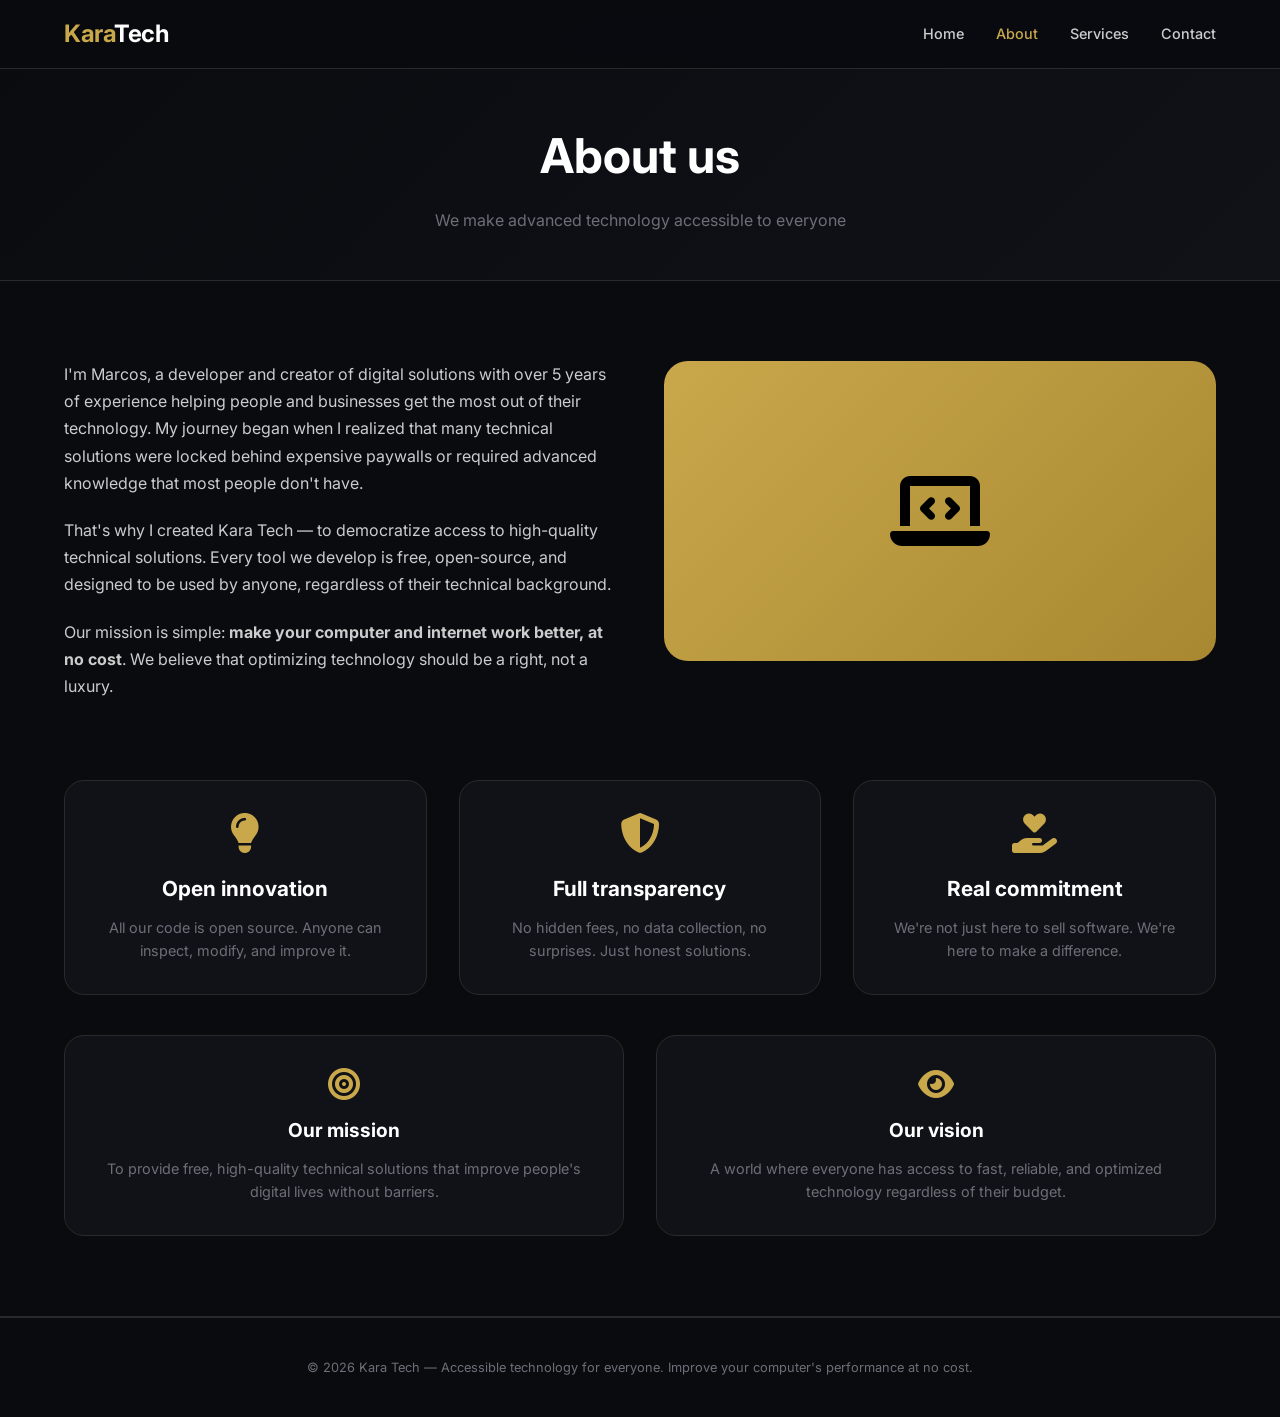
==== about.html @ fa3266b2 "Create about.html" ====
<!DOCTYPE html>
<html lang="en">
<head>
<meta charset="UTF-8">
<meta name="viewport" content="width=device-width, initial-scale=1.0">
<title>Kara Tech — About Us</title>
<link href="https://fonts.googleapis.com/css2?family=Inter:opsz,wght@14..32,300;14..32,400;14..32,600;14..32,700&display=swap" rel="stylesheet">
<link rel="stylesheet" href="https://cdnjs.cloudflare.com/ajax/libs/font-awesome/6.5.1/css/all.min.css">
<style>
*{margin:0;padding:0;box-sizing:border-box;}
body{font-family:'Inter',sans-serif;background:#0a0b0f;color:#e0e0e0;line-height:1.5;}
.container{max-width:1200px;margin:0 auto;padding:0 24px;}
.header{position:fixed;top:0;left:0;right:0;background:rgba(10,11,15,0.95);backdrop-filter:blur(10px);border-bottom:1px solid #2a2a2a;z-index:1000;padding:16px 0;}
.header .container{display:flex;justify-content:space-between;align-items:center;flex-wrap:wrap;gap:16px;}
.logo{font-size:1.5rem;font-weight:700;color:#c9a84c;text-decoration:none;letter-spacing:-0.5px;}
.logo span{color:#fff;}
.nav{display:flex;gap:32px;flex-wrap:wrap;}
.nav a{color:#ccc;text-decoration:none;font-size:0.9rem;font-weight:500;transition:color 0.2s;}
.nav a:hover,.nav a.active{color:#c9a84c;}
.btn{display:inline-block;padding:12px 28px;border-radius:40px;font-weight:600;text-decoration:none;transition:all 0.2s;border:none;font-family:inherit;font-size:0.9rem;}
.btn-primary{background:#c9a84c;color:#000;}
.btn-primary:hover{background:#a88830;transform:translateY(-2px);}
.page-header{padding:120px 0 48px;text-align:center;background:linear-gradient(135deg,#0a0b0f 0%,#111218 100%);border-bottom:1px solid #2a2a2a;}
.page-header h1{font-size:3rem;color:#fff;margin-bottom:16px;}
.page-header p{color:#6c6f78;max-width:700px;margin:0 auto;}
.section{padding:80px 0;border-bottom:1px solid #2a2a2a;}
.section-title{font-size:1.8rem;font-weight:700;margin-bottom:48px;color:#fff;text-align:center;}
.about-content{display:grid;grid-template-columns:1fr 1fr;gap:48px;margin-bottom:60px;}
.about-text p{margin-bottom:20px;color:#ccc;line-height:1.7;}
.about-image{background:linear-gradient(135deg,#c9a84c,#a88830);border-radius:24px;height:300px;display:flex;align-items:center;justify-content:center;font-size:5rem;color:#000;}
.values-grid{display:grid;grid-template-columns:repeat(auto-fit,minmax(280px,1fr));gap:32px;margin-top:40px;}
.value-card{background:#111218;border:1px solid #2a2a2a;border-radius:20px;padding:32px 24px;text-align:center;}
.value-card i{font-size:2.5rem;color:#c9a84c;margin-bottom:20px;}
.value-card h3{font-size:1.3rem;margin-bottom:12px;color:#fff;}
.value-card p{color:#6c6f78;font-size:0.9rem;line-height:1.6;}
.mission-vision{display:grid;grid-template-columns:1fr 1fr;gap:32px;margin-top:40px;}
.mv-card{background:#111218;border:1px solid #2a2a2a;border-radius:20px;padding:32px;text-align:center;}
.mv-card i{font-size:2rem;color:#c9a84c;margin-bottom:16px;}
.mv-card h3{font-size:1.2rem;margin-bottom:12px;color:#fff;}
.mv-card p{color:#6c6f78;font-size:0.9rem;line-height:1.6;}
.footer{padding:40px 0;text-align:center;border-top:1px solid #2a2a2a;color:#6c6f78;font-size:0.8rem;}
@media(max-width:768px){.about-content{grid-template-columns:1fr;}.page-header h1{font-size:2rem;}.section-title{font-size:1.5rem;}}
</style>
</head>
<body>

<header class="header">
  <div class="container">
    <a href="index.html" class="logo">Kara<span>Tech</span></a>
    <nav class="nav">
      <a href="index.html">Home</a>
      <a href="about.html" class="active">About</a>
      <a href="services.html">Services</a>
      <a href="contact.html">Contact</a>
    </nav>
  </div>
</header>

<main>
  <section class="page-header">
    <div class="container">
      <h1>About us</h1>
      <p>We make advanced technology accessible to everyone</p>
    </div>
  </section>

  <section class="section">
    <div class="container">
      <div class="about-content">
        <div class="about-text">
          <p>I'm Marcos, a developer and creator of digital solutions with over 5 years of experience helping people and businesses get the most out of their technology. My journey began when I realized that many technical solutions were locked behind expensive paywalls or required advanced knowledge that most people don't have.</p>
          <p>That's why I created Kara Tech — to democratize access to high-quality technical solutions. Every tool we develop is free, open-source, and designed to be used by anyone, regardless of their technical background.</p>
          <p>Our mission is simple: <strong>make your computer and internet work better, at no cost</strong>. We believe that optimizing technology should be a right, not a luxury.</p>
        </div>
        <div class="about-image">
          <i class="fas fa-laptop-code"></i>
        </div>
      </div>

      <div class="values-grid">
        <div class="value-card">
          <i class="fas fa-lightbulb"></i>
          <h3>Open innovation</h3>
          <p>All our code is open source. Anyone can inspect, modify, and improve it.</p>
        </div>
        <div class="value-card">
          <i class="fas fa-shield-alt"></i>
          <h3>Full transparency</h3>
          <p>No hidden fees, no data collection, no surprises. Just honest solutions.</p>
        </div>
        <div class="value-card">
          <i class="fas fa-hand-holding-heart"></i>
          <h3>Real commitment</h3>
          <p>We're not just here to sell software. We're here to make a difference.</p>
        </div>
      </div>

      <div class="mission-vision">
        <div class="mv-card">
          <i class="fas fa-bullseye"></i>
          <h3>Our mission</h3>
          <p>To provide free, high-quality technical solutions that improve people's digital lives without barriers.</p>
        </div>
        <div class="mv-card">
          <i class="fas fa-eye"></i>
          <h3>Our vision</h3>
          <p>A world where everyone has access to fast, reliable, and optimized technology regardless of their budget.</p>
        </div>
      </div>
    </div>
  </section>
</main>

<footer class="footer">
  <div class="container">
    <p>© 2026 Kara Tech — Accessible technology for everyone. Improve your computer's performance at no cost.</p>
  </div>
</footer>
</body>
</html>
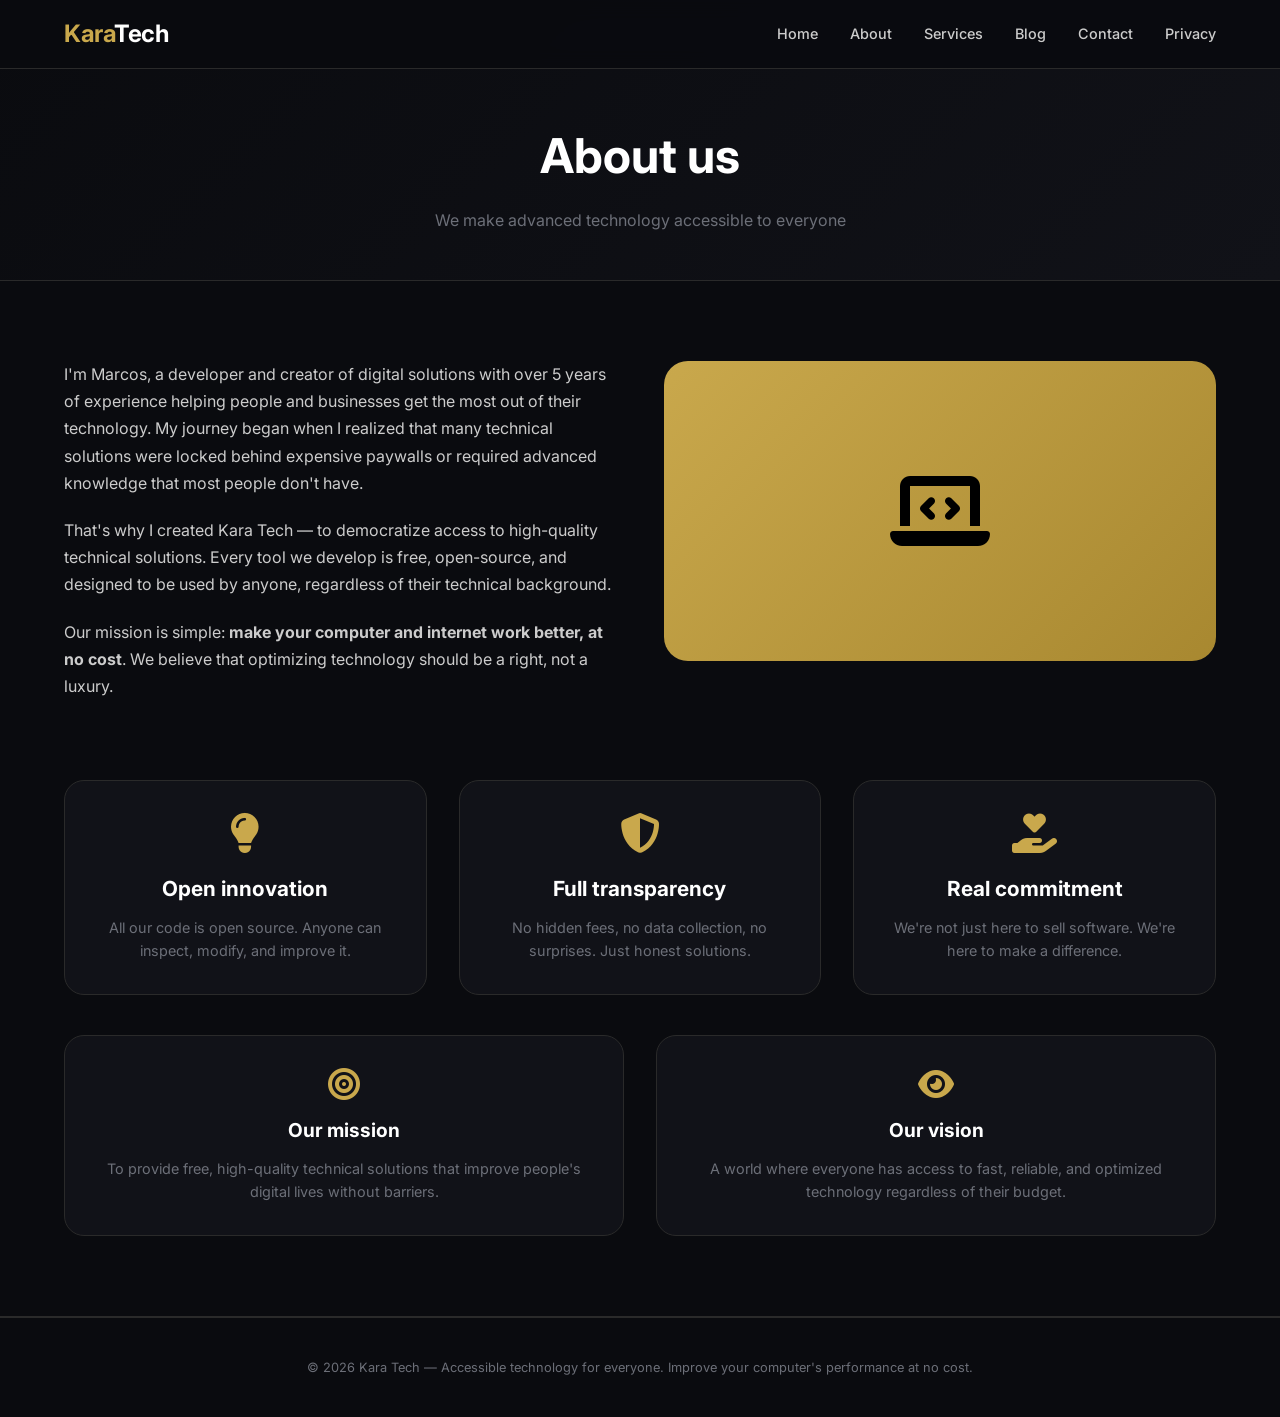
==== commit 6ad669b4: "Update about.html" ====
--- a/about.html
+++ b/about.html
@@ -48,11 +48,13 @@
   <div class="container">
     <a href="index.html" class="logo">Kara<span>Tech</span></a>
     <nav class="nav">
-      <a href="index.html">Home</a>
-      <a href="about.html" class="active">About</a>
-      <a href="services.html">Services</a>
-      <a href="contact.html">Contact</a>
-    </nav>
+  <a href="index.html">Home</a>
+  <a href="about.html">About</a>
+  <a href="services.html">Services</a>
+  <a href="blog.html">Blog</a>
+  <a href="contact.html">Contact</a>
+  <a href="privacy.html">Privacy</a>
+</nav>
   </div>
 </header>
 
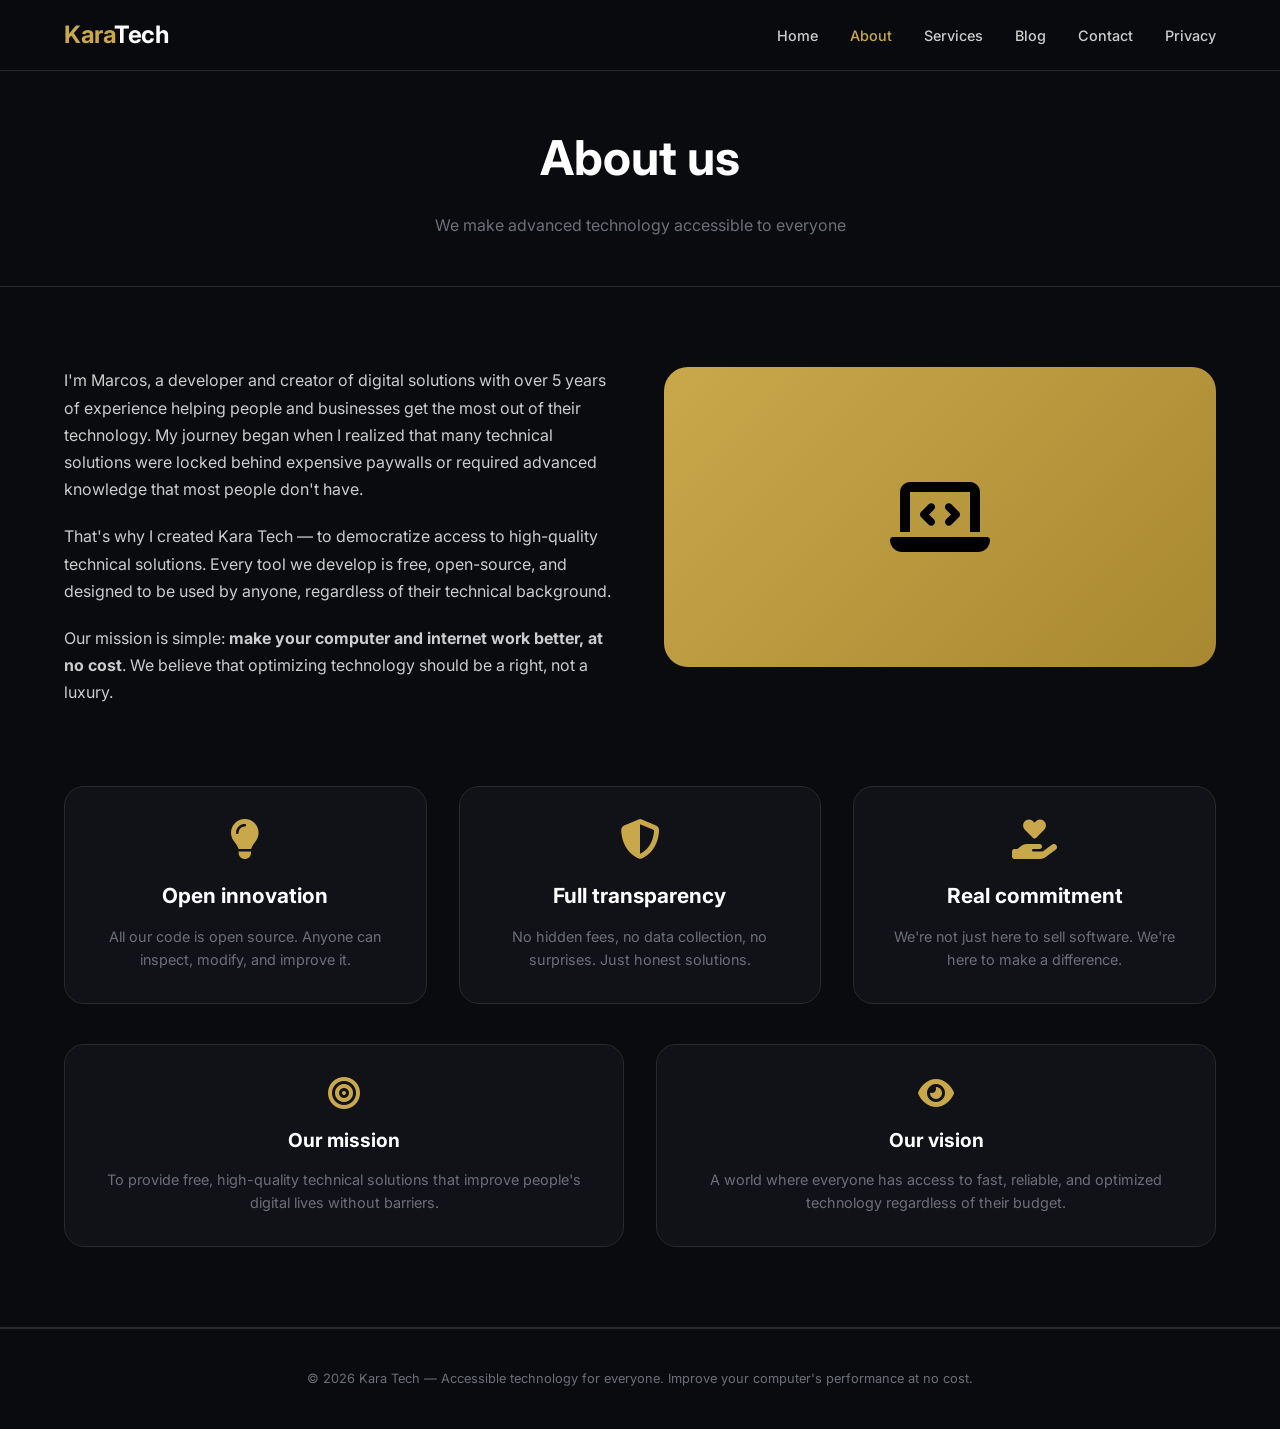
==== commit a5ce53db: "Update about.html" ====
--- a/about.html
+++ b/about.html
@@ -3,12 +3,14 @@
 <head>
 <meta charset="UTF-8">
 <meta name="viewport" content="width=device-width, initial-scale=1.0">
-<title>Kara Tech — About Us</title>
+<title>Kara Tech — About Us | Free Tech Solutions</title>
+<meta name="description" content="Learn about Kara Tech, our mission to make technology accessible to everyone, and our commitment to free, open-source optimization solutions.">
+<link rel="icon" type="image/svg+xml" href="data:image/svg+xml,%3Csvg xmlns='http://www.w3.org/2000/svg' viewBox='0 0 100 100'%3E%3Crect width='100' height='100' fill='%23c9a84c' rx='20'/%3E%3Ctext x='50' y='68' font-size='50' text-anchor='middle' fill='%230a0b0f' font-family='Arial, sans-serif' font-weight='bold'%3EK%3C/text%3E%3C/svg%3E">
 <link href="https://fonts.googleapis.com/css2?family=Inter:opsz,wght@14..32,300;14..32,400;14..32,600;14..32,700&display=swap" rel="stylesheet">
 <link rel="stylesheet" href="https://cdnjs.cloudflare.com/ajax/libs/font-awesome/6.5.1/css/all.min.css">
 <style>
 *{margin:0;padding:0;box-sizing:border-box;}
-body{font-family:'Inter',sans-serif;background:#0a0b0f;color:#e0e0e0;line-height:1.5;}
+body{font-family:'Inter',sans-serif;background:#0a0b0f;color:#e0e0e0;line-height:1.6;}
 .container{max-width:1200px;margin:0 auto;padding:0 24px;}
 .header{position:fixed;top:0;left:0;right:0;background:rgba(10,11,15,0.95);backdrop-filter:blur(10px);border-bottom:1px solid #2a2a2a;z-index:1000;padding:16px 0;}
 .header .container{display:flex;justify-content:space-between;align-items:center;flex-wrap:wrap;gap:16px;}
@@ -17,10 +19,10 @@
 .nav{display:flex;gap:32px;flex-wrap:wrap;}
 .nav a{color:#ccc;text-decoration:none;font-size:0.9rem;font-weight:500;transition:color 0.2s;}
 .nav a:hover,.nav a.active{color:#c9a84c;}
-.btn{display:inline-block;padding:12px 28px;border-radius:40px;font-weight:600;text-decoration:none;transition:all 0.2s;border:none;font-family:inherit;font-size:0.9rem;}
+.btn{display:inline-block;padding:12px 28px;border-radius:40px;font-weight:600;text-decoration:none;transition:all 0.2s;border:none;font-family:inherit;font-size:0.9rem;cursor:pointer;}
 .btn-primary{background:#c9a84c;color:#000;}
 .btn-primary:hover{background:#a88830;transform:translateY(-2px);}
-.page-header{padding:120px 0 48px;text-align:center;background:linear-gradient(135deg,#0a0b0f 0%,#111218 100%);border-bottom:1px solid #2a2a2a;}
+.page-header{padding:120px 0 48px;text-align:center;border-bottom:1px solid #2a2a2a;}
 .page-header h1{font-size:3rem;color:#fff;margin-bottom:16px;}
 .page-header p{color:#6c6f78;max-width:700px;margin:0 auto;}
 .section{padding:80px 0;border-bottom:1px solid #2a2a2a;}
@@ -39,7 +41,7 @@
 .mv-card h3{font-size:1.2rem;margin-bottom:12px;color:#fff;}
 .mv-card p{color:#6c6f78;font-size:0.9rem;line-height:1.6;}
 .footer{padding:40px 0;text-align:center;border-top:1px solid #2a2a2a;color:#6c6f78;font-size:0.8rem;}
-@media(max-width:768px){.about-content{grid-template-columns:1fr;}.page-header h1{font-size:2rem;}.section-title{font-size:1.5rem;}}
+@media(max-width:768px){.about-content{grid-template-columns:1fr;}.page-header h1{font-size:2rem;}.nav{gap:16px;flex-wrap:wrap;justify-content:center;}}
 </style>
 </head>
 <body>
@@ -48,13 +50,13 @@
   <div class="container">
     <a href="index.html" class="logo">Kara<span>Tech</span></a>
     <nav class="nav">
-  <a href="index.html">Home</a>
-  <a href="about.html">About</a>
-  <a href="services.html">Services</a>
-  <a href="blog.html">Blog</a>
-  <a href="contact.html">Contact</a>
-  <a href="privacy.html">Privacy</a>
-</nav>
+      <a href="index.html">Home</a>
+      <a href="about.html" class="active">About</a>
+      <a href="services.html">Services</a>
+      <a href="blog.html">Blog</a>
+      <a href="contact.html">Contact</a>
+      <a href="privacy.html">Privacy</a>
+    </nav>
   </div>
 </header>
 
@@ -74,49 +76,23 @@
           <p>That's why I created Kara Tech — to democratize access to high-quality technical solutions. Every tool we develop is free, open-source, and designed to be used by anyone, regardless of their technical background.</p>
           <p>Our mission is simple: <strong>make your computer and internet work better, at no cost</strong>. We believe that optimizing technology should be a right, not a luxury.</p>
         </div>
-        <div class="about-image">
-          <i class="fas fa-laptop-code"></i>
-        </div>
+        <div class="about-image"><i class="fas fa-laptop-code"></i></div>
       </div>
 
       <div class="values-grid">
-        <div class="value-card">
-          <i class="fas fa-lightbulb"></i>
-          <h3>Open innovation</h3>
-          <p>All our code is open source. Anyone can inspect, modify, and improve it.</p>
-        </div>
-        <div class="value-card">
-          <i class="fas fa-shield-alt"></i>
-          <h3>Full transparency</h3>
-          <p>No hidden fees, no data collection, no surprises. Just honest solutions.</p>
-        </div>
-        <div class="value-card">
-          <i class="fas fa-hand-holding-heart"></i>
-          <h3>Real commitment</h3>
-          <p>We're not just here to sell software. We're here to make a difference.</p>
-        </div>
+        <div class="value-card"><i class="fas fa-lightbulb"></i><h3>Open innovation</h3><p>All our code is open source. Anyone can inspect, modify, and improve it.</p></div>
+        <div class="value-card"><i class="fas fa-shield-alt"></i><h3>Full transparency</h3><p>No hidden fees, no data collection, no surprises. Just honest solutions.</p></div>
+        <div class="value-card"><i class="fas fa-hand-holding-heart"></i><h3>Real commitment</h3><p>We're not just here to sell software. We're here to make a difference.</p></div>
       </div>
 
       <div class="mission-vision">
-        <div class="mv-card">
-          <i class="fas fa-bullseye"></i>
-          <h3>Our mission</h3>
-          <p>To provide free, high-quality technical solutions that improve people's digital lives without barriers.</p>
-        </div>
-        <div class="mv-card">
-          <i class="fas fa-eye"></i>
-          <h3>Our vision</h3>
-          <p>A world where everyone has access to fast, reliable, and optimized technology regardless of their budget.</p>
-        </div>
+        <div class="mv-card"><i class="fas fa-bullseye"></i><h3>Our mission</h3><p>To provide free, high-quality technical solutions that improve people's digital lives without barriers.</p></div>
+        <div class="mv-card"><i class="fas fa-eye"></i><h3>Our vision</h3><p>A world where everyone has access to fast, reliable, and optimized technology regardless of their budget.</p></div>
       </div>
     </div>
   </section>
 </main>
 
-<footer class="footer">
-  <div class="container">
-    <p>© 2026 Kara Tech — Accessible technology for everyone. Improve your computer's performance at no cost.</p>
-  </div>
-</footer>
+<footer class="footer"><div class="container"><p>© 2026 Kara Tech — Accessible technology for everyone. Improve your computer's performance at no cost.</p></div></footer>
 </body>
 </html>
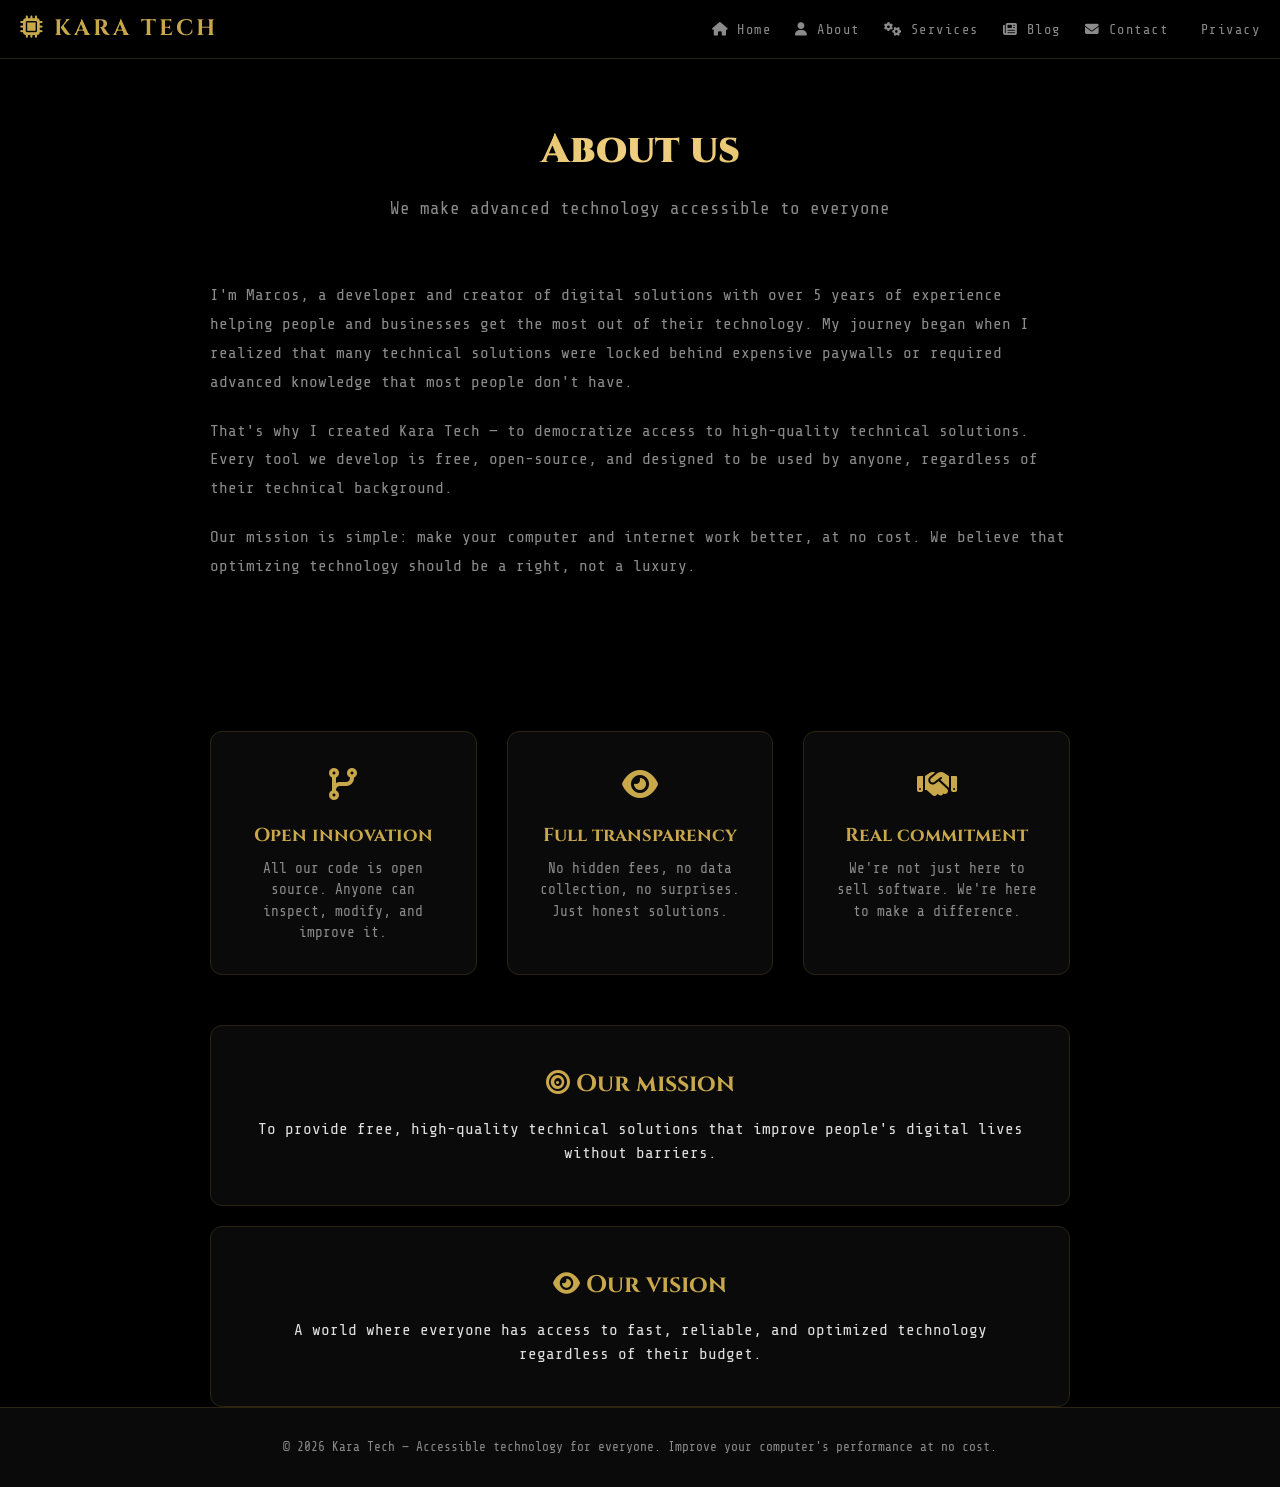
==== commit 5fa97d1b: "Actualizar about.html" ====
--- a/about.html
+++ b/about.html
@@ -1,98 +1,190 @@
 <!DOCTYPE html>
-<html lang="en">
+<html lang="es">
 <head>
-<meta charset="UTF-8">
-<meta name="viewport" content="width=device-width, initial-scale=1.0">
-<title>Kara Tech — About Us | Free Tech Solutions</title>
-<meta name="description" content="Learn about Kara Tech, our mission to make technology accessible to everyone, and our commitment to free, open-source optimization solutions.">
-<link rel="icon" type="image/svg+xml" href="data:image/svg+xml,%3Csvg xmlns='http://www.w3.org/2000/svg' viewBox='0 0 100 100'%3E%3Crect width='100' height='100' fill='%23c9a84c' rx='20'/%3E%3Ctext x='50' y='68' font-size='50' text-anchor='middle' fill='%230a0b0f' font-family='Arial, sans-serif' font-weight='bold'%3EK%3C/text%3E%3C/svg%3E">
-<link href="https://fonts.googleapis.com/css2?family=Inter:opsz,wght@14..32,300;14..32,400;14..32,600;14..32,700&display=swap" rel="stylesheet">
-<link rel="stylesheet" href="https://cdnjs.cloudflare.com/ajax/libs/font-awesome/6.5.1/css/all.min.css">
-<style>
-*{margin:0;padding:0;box-sizing:border-box;}
-body{font-family:'Inter',sans-serif;background:#0a0b0f;color:#e0e0e0;line-height:1.6;}
-.container{max-width:1200px;margin:0 auto;padding:0 24px;}
-.header{position:fixed;top:0;left:0;right:0;background:rgba(10,11,15,0.95);backdrop-filter:blur(10px);border-bottom:1px solid #2a2a2a;z-index:1000;padding:16px 0;}
-.header .container{display:flex;justify-content:space-between;align-items:center;flex-wrap:wrap;gap:16px;}
-.logo{font-size:1.5rem;font-weight:700;color:#c9a84c;text-decoration:none;letter-spacing:-0.5px;}
-.logo span{color:#fff;}
-.nav{display:flex;gap:32px;flex-wrap:wrap;}
-.nav a{color:#ccc;text-decoration:none;font-size:0.9rem;font-weight:500;transition:color 0.2s;}
-.nav a:hover,.nav a.active{color:#c9a84c;}
-.btn{display:inline-block;padding:12px 28px;border-radius:40px;font-weight:600;text-decoration:none;transition:all 0.2s;border:none;font-family:inherit;font-size:0.9rem;cursor:pointer;}
-.btn-primary{background:#c9a84c;color:#000;}
-.btn-primary:hover{background:#a88830;transform:translateY(-2px);}
-.page-header{padding:120px 0 48px;text-align:center;border-bottom:1px solid #2a2a2a;}
-.page-header h1{font-size:3rem;color:#fff;margin-bottom:16px;}
-.page-header p{color:#6c6f78;max-width:700px;margin:0 auto;}
-.section{padding:80px 0;border-bottom:1px solid #2a2a2a;}
-.section-title{font-size:1.8rem;font-weight:700;margin-bottom:48px;color:#fff;text-align:center;}
-.about-content{display:grid;grid-template-columns:1fr 1fr;gap:48px;margin-bottom:60px;}
-.about-text p{margin-bottom:20px;color:#ccc;line-height:1.7;}
-.about-image{background:linear-gradient(135deg,#c9a84c,#a88830);border-radius:24px;height:300px;display:flex;align-items:center;justify-content:center;font-size:5rem;color:#000;}
-.values-grid{display:grid;grid-template-columns:repeat(auto-fit,minmax(280px,1fr));gap:32px;margin-top:40px;}
-.value-card{background:#111218;border:1px solid #2a2a2a;border-radius:20px;padding:32px 24px;text-align:center;}
-.value-card i{font-size:2.5rem;color:#c9a84c;margin-bottom:20px;}
-.value-card h3{font-size:1.3rem;margin-bottom:12px;color:#fff;}
-.value-card p{color:#6c6f78;font-size:0.9rem;line-height:1.6;}
-.mission-vision{display:grid;grid-template-columns:1fr 1fr;gap:32px;margin-top:40px;}
-.mv-card{background:#111218;border:1px solid #2a2a2a;border-radius:20px;padding:32px;text-align:center;}
-.mv-card i{font-size:2rem;color:#c9a84c;margin-bottom:16px;}
-.mv-card h3{font-size:1.2rem;margin-bottom:12px;color:#fff;}
-.mv-card p{color:#6c6f78;font-size:0.9rem;line-height:1.6;}
-.footer{padding:40px 0;text-align:center;border-top:1px solid #2a2a2a;color:#6c6f78;font-size:0.8rem;}
-@media(max-width:768px){.about-content{grid-template-columns:1fr;}.page-header h1{font-size:2rem;}.nav{gap:16px;flex-wrap:wrap;justify-content:center;}}
-</style>
+    <meta charset="UTF-8">
+    <meta name="viewport" content="width=device-width, initial-scale=1.0">
+    <title>Kara Tech — About Us | Free Tech Solutions</title>
+    <meta name="description" content="We make advanced technology accessible to everyone. Open source, free tools for Windows and network optimization.">
+    <link rel="preconnect" href="https://fonts.googleapis.com">
+    <link rel="preconnect" href="https://fonts.gstatic.com" crossorigin>
+    <link href="https://fonts.googleapis.com/css2?family=Cinzel:wght@500;700;900&family=Share+Tech+Mono&display=swap" rel="stylesheet">
+    <link rel="stylesheet" href="https://cdnjs.cloudflare.com/ajax/libs/font-awesome/6.5.1/css/all.min.css">
+    <style>
+        :root {
+            --gold: #c9a84c;
+            --gold-bright: #f0d080;
+            --dark: #000;
+            --dark2: #0a0a0a;
+            --border: #2a2510;
+            --text: #e0e0e0;
+            --muted: #8b8b8b;
+        }
+        * { margin: 0; padding: 0; box-sizing: border-box; }
+        body {
+            font-family: 'Share Tech Mono', 'Courier New', monospace;
+            background: var(--dark);
+            color: var(--text);
+            line-height: 1.5;
+        }
+        .container { max-width: 900px; margin: 0 auto; padding: 0 20px; }
+        .gradient-text {
+            font-family: 'Cinzel', serif;
+            font-weight: 900;
+            background: linear-gradient(135deg, var(--gold), var(--gold-bright), var(--gold));
+            -webkit-background-clip: text;
+            -webkit-text-fill-color: transparent;
+            background-clip: text;
+        }
+        .nav {
+            position: fixed;
+            top: 0; left: 0; right: 0;
+            background: rgba(0,0,0,0.97);
+            border-bottom: 1px solid var(--border);
+            z-index: 1000;
+            padding: 12px 20px;
+            display: flex; align-items: center; justify-content: space-between;
+        }
+        .nav-logo {
+            font-family: 'Cinzel', serif;
+            font-weight:700; font-size:1.4rem;
+            color: var(--gold); text-decoration: none; letter-spacing: 3px;
+        }
+        .nav-links {
+            display: flex; gap: 24px; list-style: none;
+        }
+        .nav-links a {
+            color: var(--muted); text-decoration: none;
+            font-size:0.85rem; letter-spacing: 1.5px; transition: color 0.2s;
+        }
+        .nav-links a:hover { color: var(--gold); }
+        .page-header {
+            padding: 120px 0 60px;
+            text-align: center;
+        }
+        .page-header h1 {
+            font-size: 2.5rem;
+            margin-bottom: 15px;
+        }
+        .page-header p {
+            color: var(--muted);
+            max-width: 600px;
+            margin: 0 auto;
+            font-size: 1.1rem;
+        }
+        .content {
+            padding: 0 0 80px;
+        }
+        .content p {
+            color: var(--muted);
+            margin-bottom: 20px;
+            line-height: 1.8;
+            font-size: 1rem;
+        }
+        .principles {
+            display: grid;
+            grid-template-columns: repeat(auto-fit, minmax(200px, 1fr));
+            gap: 30px;
+            margin: 50px 0;
+        }
+        .principle {
+            background: var(--dark2);
+            border: 1px solid var(--border);
+            border-radius: 12px;
+            padding: 30px;
+            text-align: center;
+        }
+        .principle-icon {
+            font-size: 2rem;
+            color: var(--gold);
+            margin-bottom: 12px;
+        }
+        .principle h3 {
+            font-family: 'Cinzel', serif;
+            color: var(--gold);
+            margin-bottom: 8px;
+        }
+        .principle p {
+            color: var(--muted);
+            font-size: 0.9rem;
+        }
+        .mission-box {
+            background: var(--dark2);
+            border: 1px solid var(--border);
+            border-radius: 12px;
+            padding: 40px;
+            text-align: center;
+            margin-top: 40px;
+        }
+        .mission-box h2 {
+            font-family: 'Cinzel', serif;
+            color: var(--gold);
+            margin-bottom: 15px;
+        }
+        .footer {
+            background: var(--dark2);
+            border-top: 1px solid var(--border);
+            padding: 30px 0;
+            text-align: center;
+            color: var(--muted);
+            font-size: 0.8rem;
+        }
+        .footer a { color: var(--gold); text-decoration: none; }
+        @media (max-width: 768px) {
+            .page-header h1 { font-size: 2rem; }
+            .nav-links { display: none; }
+        }
+    </style>
 </head>
 <body>
-
-<header class="header">
-  <div class="container">
-    <a href="index.html" class="logo">Kara<span>Tech</span></a>
     <nav class="nav">
-      <a href="index.html">Home</a>
-      <a href="about.html" class="active">About</a>
-      <a href="services.html">Services</a>
-      <a href="blog.html">Blog</a>
-      <a href="contact.html">Contact</a>
-      <a href="privacy.html">Privacy</a>
+        <a href="/" class="nav-logo"><i class="fas fa-microchip"></i> KARA TECH</a>
+        <ul class="nav-links">
+            <li><a href="/"><i class="fas fa-home"></i> Home</a></li>
+            <li><a href="/about"><i class="fas fa-user"></i> About</a></li>
+            <li><a href="/services"><i class="fas fa-cogs"></i> Services</a></li>
+            <li><a href="/blog"><i class="fas fa-newspaper"></i> Blog</a></li>
+            <li><a href="/contact"><i class="fas fa-envelope"></i> Contact</a></li>
+            <li><a href="/privacy"><i class="fas fa-shield-haltered"></i> Privacy</a></li>
+        </ul>
     </nav>
-  </div>
-</header>
-
-<main>
-  <section class="page-header">
     <div class="container">
-      <h1>About us</h1>
-      <p>We make advanced technology accessible to everyone</p>
+        <div class="page-header">
+            <h1 class="gradient-text">About us</h1>
+            <p>We make advanced technology accessible to everyone</p>
+        </div>
+        <div class="content">
+            <p>I'm Marcos, a developer and creator of digital solutions with over 5 years of experience helping people and businesses get the most out of their technology. My journey began when I realized that many technical solutions were locked behind expensive paywalls or required advanced knowledge that most people don't have.</p>
+            <p>That's why I created Kara Tech — to democratize access to high-quality technical solutions. Every tool we develop is free, open-source, and designed to be used by anyone, regardless of their technical background.</p>
+            <p>Our mission is simple: make your computer and internet work better, at no cost. We believe that optimizing technology should be a right, not a luxury.</p>
+        </div>
+        <div class="principles">
+            <div class="principle">
+                <div class="principle-icon"><i class="fas fa-code-branch"></i></div>
+                <h3>Open innovation</h3>
+                <p>All our code is open source. Anyone can inspect, modify, and improve it.</p>
+            </div>
+            <div class="principle">
+                <div class="principle-icon"><i class="fas fa-eye"></i></div>
+                <h3>Full transparency</h3>
+                <p>No hidden fees, no data collection, no surprises. Just honest solutions.</p>
+            </div>
+            <div class="principle">
+                <div class="principle-icon"><i class="fas fa-handshake"></i></div>
+                <h3>Real commitment</h3>
+                <p>We're not just here to sell software. We're here to make a difference.</p>
+            </div>
+        </div>
+        <div class="mission-box">
+            <h2><i class="fas fa-bullseye"></i> Our mission</h2>
+            <p>To provide free, high-quality technical solutions that improve people's digital lives without barriers.</p>
+        </div>
+        <div class="mission-box" style="margin-top:20px;">
+            <h2><i class="fas fa-eye"></i> Our vision</h2>
+            <p>A world where everyone has access to fast, reliable, and optimized technology regardless of their budget.</p>
+        </div>
     </div>
-  </section>
-
-  <section class="section">
-    <div class="container">
-      <div class="about-content">
-        <div class="about-text">
-          <p>I'm Marcos, a developer and creator of digital solutions with over 5 years of experience helping people and businesses get the most out of their technology. My journey began when I realized that many technical solutions were locked behind expensive paywalls or required advanced knowledge that most people don't have.</p>
-          <p>That's why I created Kara Tech — to democratize access to high-quality technical solutions. Every tool we develop is free, open-source, and designed to be used by anyone, regardless of their technical background.</p>
-          <p>Our mission is simple: <strong>make your computer and internet work better, at no cost</strong>. We believe that optimizing technology should be a right, not a luxury.</p>
-        </div>
-        <div class="about-image"><i class="fas fa-laptop-code"></i></div>
-      </div>
-
-      <div class="values-grid">
-        <div class="value-card"><i class="fas fa-lightbulb"></i><h3>Open innovation</h3><p>All our code is open source. Anyone can inspect, modify, and improve it.</p></div>
-        <div class="value-card"><i class="fas fa-shield-alt"></i><h3>Full transparency</h3><p>No hidden fees, no data collection, no surprises. Just honest solutions.</p></div>
-        <div class="value-card"><i class="fas fa-hand-holding-heart"></i><h3>Real commitment</h3><p>We're not just here to sell software. We're here to make a difference.</p></div>
-      </div>
-
-      <div class="mission-vision">
-        <div class="mv-card"><i class="fas fa-bullseye"></i><h3>Our mission</h3><p>To provide free, high-quality technical solutions that improve people's digital lives without barriers.</p></div>
-        <div class="mv-card"><i class="fas fa-eye"></i><h3>Our vision</h3><p>A world where everyone has access to fast, reliable, and optimized technology regardless of their budget.</p></div>
-      </div>
-    </div>
-  </section>
-</main>
-
-<footer class="footer"><div class="container"><p>© 2026 Kara Tech — Accessible technology for everyone. Improve your computer's performance at no cost.</p></div></footer>
+    <footer class="footer">
+        <p>© 2026 Kara Tech — Accessible technology for everyone. Improve your computer's performance at no cost.</p>
+    </footer>
 </body>
-</html>
+</html>
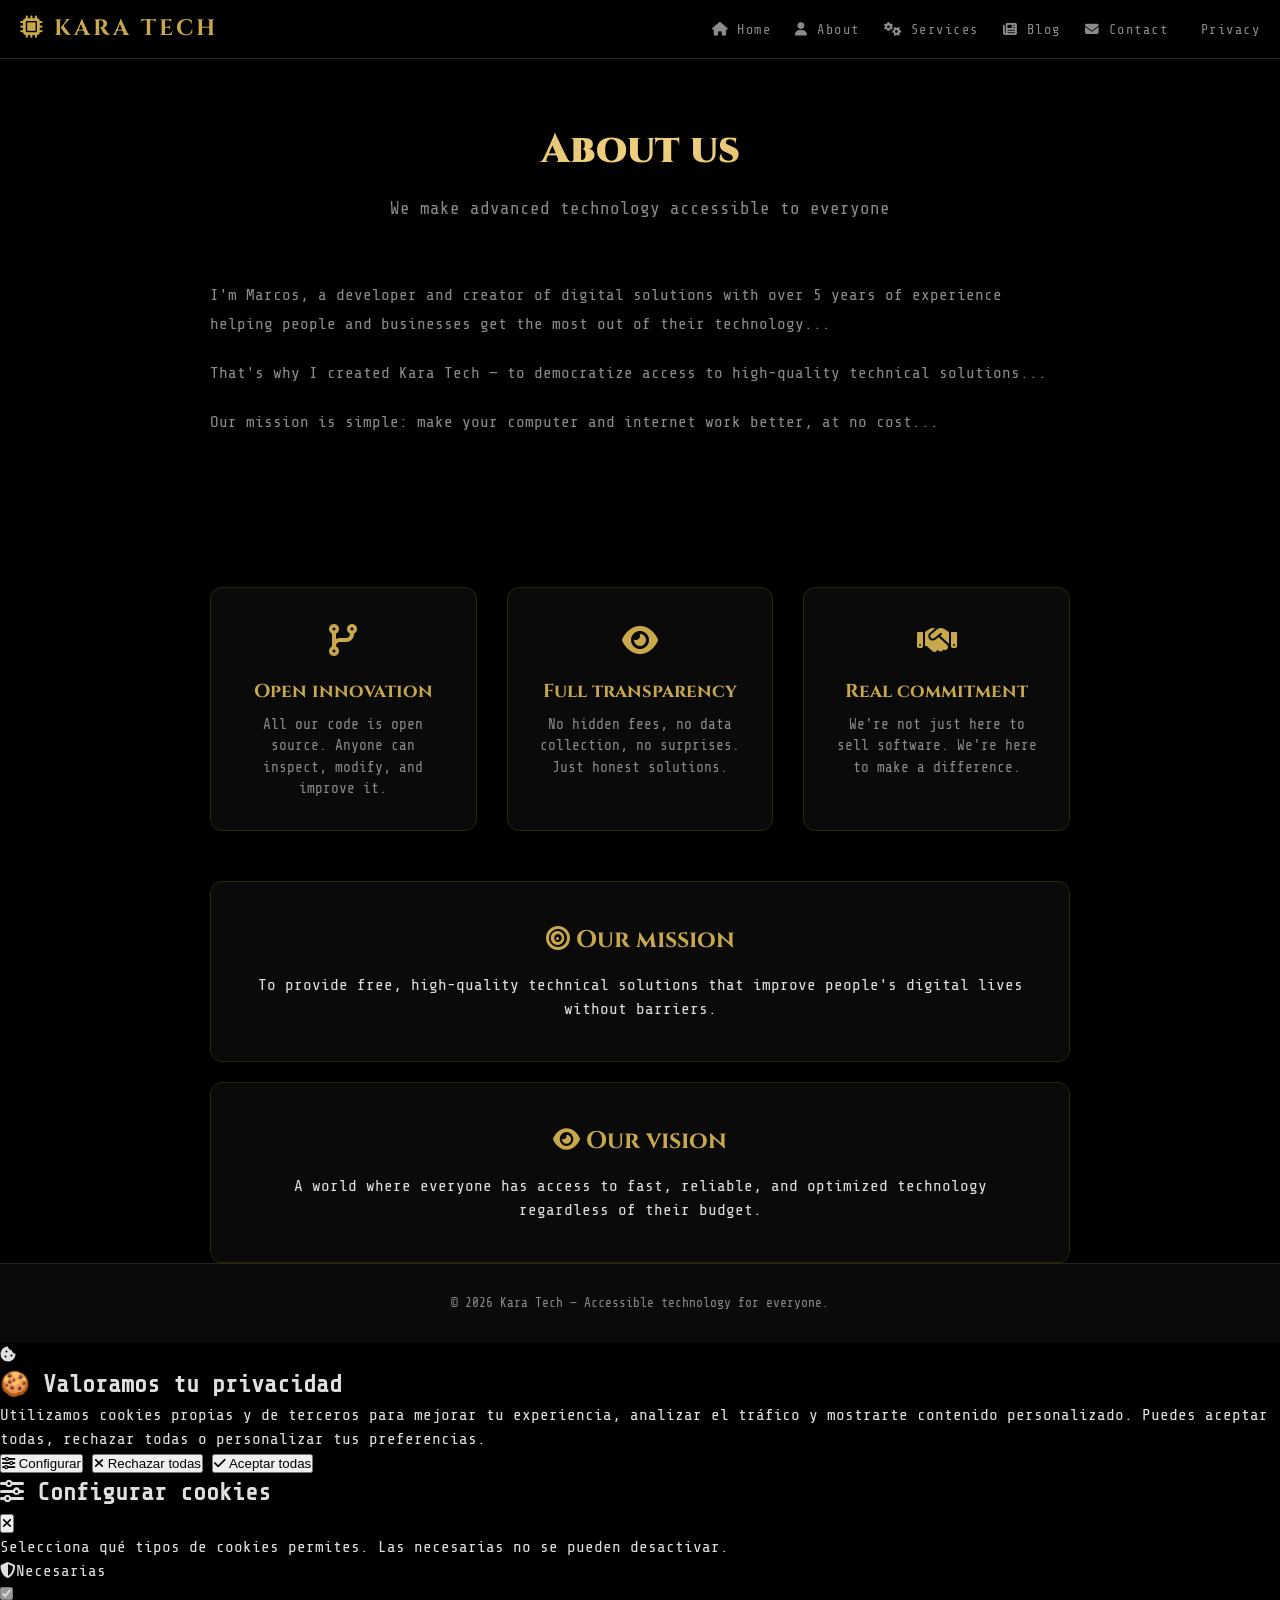
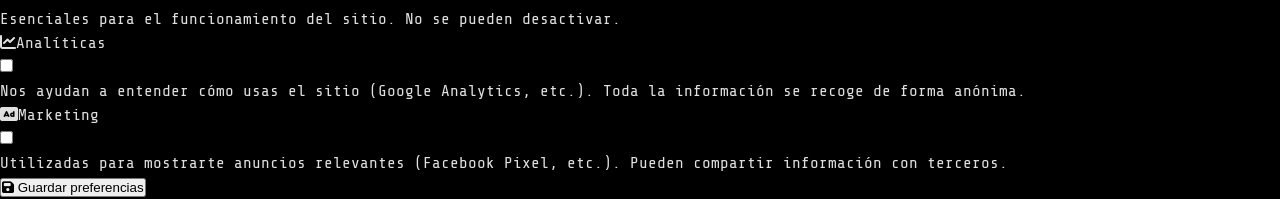
==== commit 0e8fcfe6: "Actualizar about.html" ====
--- a/about.html
+++ b/about.html
@@ -3,136 +3,57 @@
 <head>
     <meta charset="UTF-8">
     <meta name="viewport" content="width=device-width, initial-scale=1.0">
-    <title>Kara Tech — About Us | Free Tech Solutions</title>
+    <title>Kara Tech — About Us</title>
     <meta name="description" content="We make advanced technology accessible to everyone. Open source, free tools for Windows and network optimization.">
     <link rel="preconnect" href="https://fonts.googleapis.com">
     <link rel="preconnect" href="https://fonts.gstatic.com" crossorigin>
     <link href="https://fonts.googleapis.com/css2?family=Cinzel:wght@500;700;900&family=Share+Tech+Mono&display=swap" rel="stylesheet">
     <link rel="stylesheet" href="https://cdnjs.cloudflare.com/ajax/libs/font-awesome/6.5.1/css/all.min.css">
+    <link rel="stylesheet" href="styles.css">
     <style>
-        :root {
-            --gold: #c9a84c;
-            --gold-bright: #f0d080;
-            --dark: #000;
-            --dark2: #0a0a0a;
-            --border: #2a2510;
-            --text: #e0e0e0;
-            --muted: #8b8b8b;
-        }
-        * { margin: 0; padding: 0; box-sizing: border-box; }
-        body {
-            font-family: 'Share Tech Mono', 'Courier New', monospace;
-            background: var(--dark);
-            color: var(--text);
-            line-height: 1.5;
-        }
-        .container { max-width: 900px; margin: 0 auto; padding: 0 20px; }
+        :root { --gold: #c9a84c; --gold-bright: #f0d080; --dark: #000; --dark2: #0a0a0a; --border: #2a2510; --text: #e0e0e0; --muted: #8b8b8b; }
+        * { margin:0; padding:0; box-sizing:border-box; }
+        body { font-family: 'Share Tech Mono', 'Courier New', monospace; background: var(--dark); color: var(--text); line-height: 1.5; }
+        .container { max-width: 900px; margin:0 auto; padding:0 20px; }
         .gradient-text {
-            font-family: 'Cinzel', serif;
-            font-weight: 900;
+            font-family: 'Cinzel', serif; font-weight: 900;
             background: linear-gradient(135deg, var(--gold), var(--gold-bright), var(--gold));
-            -webkit-background-clip: text;
-            -webkit-text-fill-color: transparent;
-            background-clip: text;
+            -webkit-background-clip: text; -webkit-text-fill-color: transparent; background-clip: text;
         }
         .nav {
-            position: fixed;
-            top: 0; left: 0; right: 0;
-            background: rgba(0,0,0,0.97);
-            border-bottom: 1px solid var(--border);
-            z-index: 1000;
-            padding: 12px 20px;
-            display: flex; align-items: center; justify-content: space-between;
+            position: fixed; top:0; left:0; right:0;
+            background: rgba(0,0,0,0.97); border-bottom:1px solid var(--border);
+            z-index:1000; padding:12px 20px;
+            display:flex; align-items:center; justify-content:space-between;
         }
-        .nav-logo {
-            font-family: 'Cinzel', serif;
-            font-weight:700; font-size:1.4rem;
-            color: var(--gold); text-decoration: none; letter-spacing: 3px;
+        .nav-logo { font-family: 'Cinzel', serif; font-weight:700; font-size:1.4rem; color: var(--gold); text-decoration:none; letter-spacing:3px; }
+        .nav-links { display:flex; gap:24px; list-style:none; }
+        .nav-links a { color: var(--muted); text-decoration:none; font-size:0.85rem; letter-spacing:1.5px; }
+        .nav-links a:hover { color: var(--gold); }
+        .page-header { padding: 120px 0 60px; text-align: center; }
+        .page-header h1 { font-size: 2.5rem; margin-bottom:15px; }
+        .page-header p { color: var(--muted); max-width:600px; margin:0 auto; font-size:1.1rem; }
+        .content { padding:0 0 80px; }
+        .content p { color: var(--muted); margin-bottom:20px; line-height:1.8; font-size:1rem; }
+        .principles { display: grid; grid-template-columns: repeat(auto-fit, minmax(200px,1fr)); gap:30px; margin:50px 0; }
+        .principle {
+            background: var(--dark2); border:1px solid var(--border); border-radius:12px;
+            padding:30px; text-align: center;
         }
-        .nav-links {
-            display: flex; gap: 24px; list-style: none;
+        .principle-icon { font-size:2rem; color: var(--gold); margin-bottom:12px; }
+        .principle h3 { font-family: 'Cinzel', serif; color: var(--gold); margin-bottom:8px; }
+        .principle p { color: var(--muted); font-size:0.9rem; }
+        .mission-box {
+            background: var(--dark2); border:1px solid var(--border); border-radius:12px;
+            padding:40px; text-align: center; margin-top:40px;
         }
-        .nav-links a {
-            color: var(--muted); text-decoration: none;
-            font-size:0.85rem; letter-spacing: 1.5px; transition: color 0.2s;
+        .mission-box h2 { font-family: 'Cinzel', serif; color: var(--gold); margin-bottom:15px; }
+        .footer {
+            background: var(--dark2); border-top:1px solid var(--border);
+            padding:30px 0; text-align:center; color: var(--muted); font-size:0.8rem;
         }
-        .nav-links a:hover { color: var(--gold); }
-        .page-header {
-            padding: 120px 0 60px;
-            text-align: center;
-        }
-        .page-header h1 {
-            font-size: 2.5rem;
-            margin-bottom: 15px;
-        }
-        .page-header p {
-            color: var(--muted);
-            max-width: 600px;
-            margin: 0 auto;
-            font-size: 1.1rem;
-        }
-        .content {
-            padding: 0 0 80px;
-        }
-        .content p {
-            color: var(--muted);
-            margin-bottom: 20px;
-            line-height: 1.8;
-            font-size: 1rem;
-        }
-        .principles {
-            display: grid;
-            grid-template-columns: repeat(auto-fit, minmax(200px, 1fr));
-            gap: 30px;
-            margin: 50px 0;
-        }
-        .principle {
-            background: var(--dark2);
-            border: 1px solid var(--border);
-            border-radius: 12px;
-            padding: 30px;
-            text-align: center;
-        }
-        .principle-icon {
-            font-size: 2rem;
-            color: var(--gold);
-            margin-bottom: 12px;
-        }
-        .principle h3 {
-            font-family: 'Cinzel', serif;
-            color: var(--gold);
-            margin-bottom: 8px;
-        }
-        .principle p {
-            color: var(--muted);
-            font-size: 0.9rem;
-        }
-        .mission-box {
-            background: var(--dark2);
-            border: 1px solid var(--border);
-            border-radius: 12px;
-            padding: 40px;
-            text-align: center;
-            margin-top: 40px;
-        }
-        .mission-box h2 {
-            font-family: 'Cinzel', serif;
-            color: var(--gold);
-            margin-bottom: 15px;
-        }
-        .footer {
-            background: var(--dark2);
-            border-top: 1px solid var(--border);
-            padding: 30px 0;
-            text-align: center;
-            color: var(--muted);
-            font-size: 0.8rem;
-        }
-        .footer a { color: var(--gold); text-decoration: none; }
-        @media (max-width: 768px) {
-            .page-header h1 { font-size: 2rem; }
-            .nav-links { display: none; }
-        }
+        .footer a { color: var(--gold); text-decoration:none; }
+        @media (max-width:768px) { .nav-links { display:none; } }
     </style>
 </head>
 <body>
@@ -153,9 +74,9 @@
             <p>We make advanced technology accessible to everyone</p>
         </div>
         <div class="content">
-            <p>I'm Marcos, a developer and creator of digital solutions with over 5 years of experience helping people and businesses get the most out of their technology. My journey began when I realized that many technical solutions were locked behind expensive paywalls or required advanced knowledge that most people don't have.</p>
-            <p>That's why I created Kara Tech — to democratize access to high-quality technical solutions. Every tool we develop is free, open-source, and designed to be used by anyone, regardless of their technical background.</p>
-            <p>Our mission is simple: make your computer and internet work better, at no cost. We believe that optimizing technology should be a right, not a luxury.</p>
+            <p>I'm Marcos, a developer and creator of digital solutions with over 5 years of experience helping people and businesses get the most out of their technology...</p>
+            <p>That's why I created Kara Tech — to democratize access to high-quality technical solutions...</p>
+            <p>Our mission is simple: make your computer and internet work better, at no cost...</p>
         </div>
         <div class="principles">
             <div class="principle">
@@ -184,7 +105,58 @@
         </div>
     </div>
     <footer class="footer">
-        <p>© 2026 Kara Tech — Accessible technology for everyone. Improve your computer's performance at no cost.</p>
+        <p>© 2026 Kara Tech — Accessible technology for everyone.</p>
     </footer>
+
+    <!-- COOKIE BANNER (igual que en index.html) -->
+    <div id="cookie-banner" class="cookie-banner" role="dialog" aria-labelledby="cookie-banner-title" aria-describedby="cookie-banner-desc" aria-hidden="false">
+        <div class="cookie-banner-content">
+            <div class="cookie-banner-icon"><i class="fas fa-cookie-bite"></i></div>
+            <div class="cookie-banner-text">
+                <h2 id="cookie-banner-title">🍪 Valoramos tu privacidad</h2>
+                <p id="cookie-banner-desc">Utilizamos cookies propias y de terceros para mejorar tu experiencia, analizar el tráfico y mostrarte contenido personalizado. Puedes aceptar todas, rechazar todas o personalizar tus preferencias.</p>
+            </div>
+            <div class="cookie-banner-actions">
+                <button class="cookie-btn cookie-btn-settings" onclick="openCookieSettings()" aria-label="Configurar preferencias"><i class="fas fa-sliders-h"></i> Configurar</button>
+                <button class="cookie-btn cookie-btn-reject" onclick="rejectAllCookies()" aria-label="Rechazar todas"><i class="fas fa-times"></i> Rechazar todas</button>
+                <button class="cookie-btn cookie-btn-accept" onclick="acceptAllCookies()" aria-label="Aceptar todas"><i class="fas fa-check"></i> Aceptar todas</button>
+            </div>
+        </div>
+    </div>
+    <div id="cookie-settings-overlay" class="cookie-settings-overlay" role="dialog" aria-labelledby="cookie-settings-title" aria-hidden="true">
+        <div class="cookie-settings-panel">
+            <div class="cookie-settings-header">
+                <h2 id="cookie-settings-title"><i class="fas fa-sliders-h"></i> Configurar cookies</h2>
+                <button class="cookie-settings-close" onclick="closeCookieSettings()" aria-label="Cerrar"><i class="fas fa-times"></i></button>
+            </div>
+            <p class="cookie-settings-desc">Selecciona qué tipos de cookies permites. Las necesarias no se pueden desactivar.</p>
+            <div class="cookie-categories">
+                <div class="cookie-category">
+                    <div class="cookie-category-header">
+                        <div class="cookie-category-info"><span class="cookie-category-icon"><i class="fas fa-shield-alt"></i></span><span class="cookie-category-name">Necesarias</span></div>
+                        <label class="switch"><input type="checkbox" id="cookie-cat-necessary" checked disabled><span class="slider"></span></label>
+                    </div>
+                    <p class="cookie-category-desc">Esenciales para el funcionamiento del sitio. No se pueden desactivar.</p>
+                </div>
+                <div class="cookie-category">
+                    <div class="cookie-category-header">
+                        <div class="cookie-category-info"><span class="cookie-category-icon"><i class="fas fa-chart-line"></i></span><span class="cookie-category-name">Analíticas</span></div>
+                        <label class="switch"><input type="checkbox" id="cookie-cat-analytics"><span class="slider"></span></label>
+                    </div>
+                    <p class="cookie-category-desc">Nos ayudan a entender cómo usas el sitio (Google Analytics, etc.). Toda la información se recoge de forma anónima.</p>
+                </div>
+                <div class="cookie-category">
+                    <div class="cookie-category-header">
+                        <div class="cookie-category-info"><span class="cookie-category-icon"><i class="fas fa-ad"></i></span><span class="cookie-category-name">Marketing</span></div>
+                        <label class="switch"><input type="checkbox" id="cookie-cat-marketing"><span class="slider"></span></label>
+                    </div>
+                    <p class="cookie-category-desc">Utilizadas para mostrarte anuncios relevantes (Facebook Pixel, etc.). Pueden compartir información con terceros.</p>
+                </div>
+            </div>
+            <div class="cookie-settings-actions"><button class="cookie-btn cookie-btn-save" onclick="saveCookieSettings()"><i class="fas fa-save"></i> Guardar preferencias</button></div>
+        </div>
+    </div>
+    <button id="cookie-floating-btn" class="cookie-floating-btn" onclick="openCookieSettings()" aria-label="Configurar cookies" title="Configurar cookies" style="display:none;"><i class="fas fa-cookie"></i></button>
+    <script src="cookies.js"></script>
 </body>
 </html>
